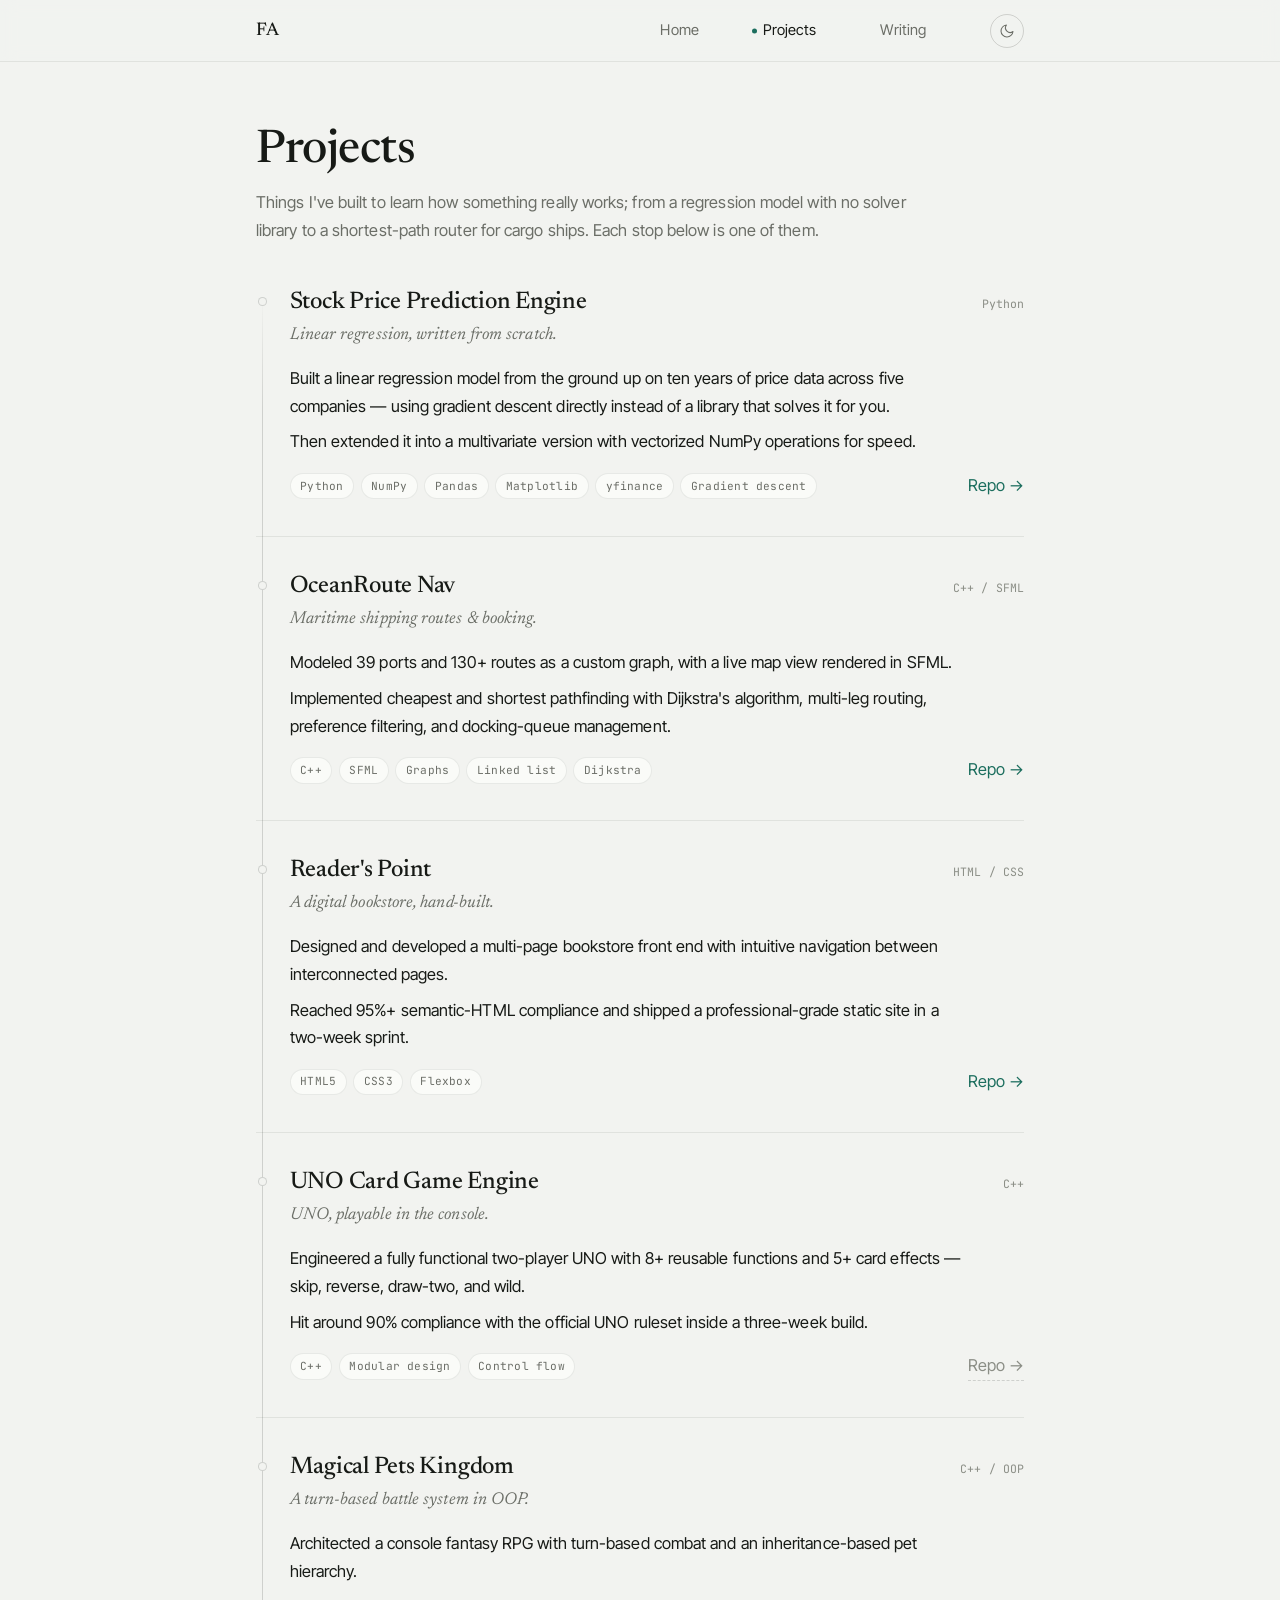
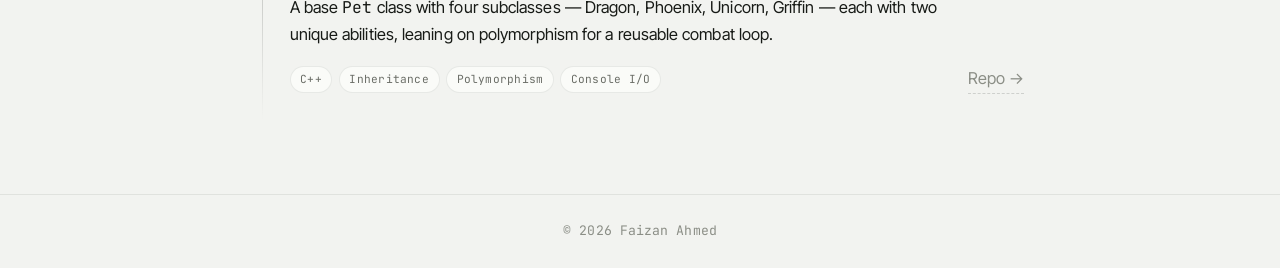
==== projects.html @ 6a46180e "Portfolio website" ====
<!doctype html>
<html lang="en" data-theme="light">
  <head>
    <meta charset="UTF-8" />
    <meta name="viewport" content="width=device-width, initial-scale=1" />
    <title>Projects — Faizan Ahmed</title>
    <meta
      name="description"
      content="Selected projects by Faizan Ahmed: machine learning from scratch, C++ systems, and web."
    />

    <script>
      (function () {
        try {
          var t = localStorage.getItem("theme");
          if (!t)
            t = matchMedia("(prefers-color-scheme: dark)").matches
              ? "dark"
              : "light";
          document.documentElement.setAttribute("data-theme", t);
        } catch (e) {}
      })();
    </script>

    <link rel="preconnect" href="https://fonts.googleapis.com" />
    <link rel="preconnect" href="https://fonts.gstatic.com" crossorigin />
    <link
      href="https://fonts.googleapis.com/css2?family=Inter+Tight:ital,wght@0,400;0,500;0,600;1,400&family=JetBrains+Mono:wght@400;500&family=Newsreader:ital,opsz,wght@0,6..72,300;0,6..72,400;0,6..72,500;1,6..72,300;1,6..72,400&display=swap"
      rel="stylesheet"
    />

    <link rel="stylesheet" href="style.css" />
    <link rel="stylesheet" href="projects.css" />
  </head>
  <body>
    <!-- ============ NAV ============ -->
    <header class="nav">
      <div class="nav__inner">
        <a class="nav__brand" href="index.html">FA</a>
        <nav class="nav__links" aria-label="Primary">
          <a class="nav__link" href="index.html">Home</a>
          <a class="nav__link" href="projects.html" aria-current="page"
            >Projects</a
          >
          <a class="nav__link" href="writings.html">Writing</a>
          <button class="toggle" type="button" aria-label="Switch to dark mode">
            <svg
              class="icon-moon"
              viewBox="0 0 24 24"
              fill="none"
              stroke="currentColor"
              stroke-width="1.6"
              stroke-linecap="round"
              stroke-linejoin="round"
            >
              <path d="M21 12.8A9 9 0 1 1 11.2 3a7 7 0 0 0 9.8 9.8z" />
            </svg>
            <svg
              class="icon-sun"
              viewBox="0 0 24 24"
              fill="none"
              stroke="currentColor"
              stroke-width="1.6"
              stroke-linecap="round"
              stroke-linejoin="round"
            >
              <circle cx="12" cy="12" r="4" />
              <path
                d="M12 2v2M12 20v2M4.9 4.9l1.4 1.4M17.7 17.7l1.4 1.4M2 12h2M20 12h2M4.9 19.1l1.4-1.4M17.7 6.3l1.4-1.4"
              />
            </svg>
          </button>
        </nav>
      </div>
    </header>

    <!-- ============ MAIN ============ -->
    <main class="site">
      <div class="wrap">
        <header class="page-head reveal">
          <h1>Projects</h1>
          <p>
            Things I've built to learn how something really works; from a
            regression model with no solver library to a shortest-path router
            for cargo ships. Each stop below is one of them.
          </p>
        </header>

        <!-- projects laid out as stops on the route rail -->
        <div class="projects trail">
          <!-- 1 -->
          <article class="project node reveal">
            <div class="project__head">
              <h2 class="project__title serif">
                Stock Price Prediction Engine
              </h2>
              <span class="project__year">Python</span>
            </div>
            <p class="project__lede">
              Linear regression, written from scratch.
            </p>
            <div class="project__desc">
              <p>
                Built a linear regression model from the ground up on ten years
                of price data across five companies — using gradient descent
                directly instead of a library that solves it for you.
              </p>
              <p>
                Then extended it into a multivariate version with vectorized
                NumPy operations for speed.
              </p>
            </div>
            <div class="project__meta">
              <ul class="tags">
                <li>Python</li>
                <li>NumPy</li>
                <li>Pandas</li>
                <li>Matplotlib</li>
                <li>yfinance</li>
                <li>Gradient descent</li>
              </ul>
              <div class="project__links">
                <!-- TODO: add link -->
                <a
                  href="https://github.com/faizan-105/Stock-price-prediction"
                  target="_blank"
                  >Repo &rarr;</a
                >
              </div>
            </div>
          </article>

          <!-- 2 -->
          <article class="project node reveal">
            <div class="project__head">
              <h2 class="project__title serif">OceanRoute Nav</h2>
              <span class="project__year">C++ / SFML</span>
            </div>
            <p class="project__lede">Maritime shipping routes &amp; booking.</p>
            <div class="project__desc">
              <p>
                Modeled 39 ports and 130+ routes as a custom graph, with a live
                map view rendered in SFML.
              </p>
              <p>
                Implemented cheapest and shortest pathfinding with Dijkstra's
                algorithm, multi-leg routing, preference filtering, and
                docking-queue management.
              </p>
            </div>
            <div class="project__meta">
              <ul class="tags">
                <li>C++</li>
                <li>SFML</li>
                <li>Graphs</li>
                <li>Linked list</li>
                <li>Dijkstra</li>
              </ul>
              <div class="project__links">
                <!-- TODO: add link -->
                <a
                  href="https://github.com/faizan-105/Ports_Navigation_System"
                  target="_blank"
                  >Repo &rarr;</a
                >
              </div>
            </div>
          </article>

          <!-- 3 -->
          <article class="project node reveal">
            <div class="project__head">
              <h2 class="project__title serif">Reader's Point</h2>
              <span class="project__year">HTML / CSS</span>
            </div>
            <p class="project__lede">A digital bookstore, hand-built.</p>
            <div class="project__desc">
              <p>
                Designed and developed a multi-page bookstore front end with
                intuitive navigation between interconnected pages.
              </p>
              <p>
                Reached 95%+ semantic-HTML compliance and shipped a
                professional-grade static site in a two-week sprint.
              </p>
            </div>
            <div class="project__meta">
              <ul class="tags">
                <li>HTML5</li>
                <li>CSS3</li>
                <li>Flexbox</li>
              </ul>
              <div class="project__links">
                <!-- TODO: add link -->
                <a
                  href="https://github.com/faizan-105/Book_store_website_responsive"
                  target="_blank"
                  >Repo &rarr;</a
                >
              </div>
            </div>
          </article>

          <!-- 4 -->
          <article class="project node reveal">
            <div class="project__head">
              <h2 class="project__title serif">UNO Card Game Engine</h2>
              <span class="project__year">C++</span>
            </div>
            <p class="project__lede">UNO, playable in the console.</p>
            <div class="project__desc">
              <p>
                Engineered a fully functional two-player UNO with 8+ reusable
                functions and 5+ card effects — skip, reverse, draw-two, and
                wild.
              </p>
              <p>
                Hit around 90% compliance with the official UNO ruleset inside a
                three-week build.
              </p>
            </div>
            <div class="project__meta">
              <ul class="tags">
                <li>C++</li>
                <li>Modular design</li>
                <li>Control flow</li>
              </ul>
              <div class="project__links">
                <!-- TODO: add link -->
                <a href="#">Repo &rarr;</a>
              </div>
            </div>
          </article>

          <!-- 5 -->
          <article class="project node reveal">
            <div class="project__head">
              <h2 class="project__title serif">Magical Pets Kingdom</h2>
              <span class="project__year">C++ / OOP</span>
            </div>
            <p class="project__lede">A turn-based battle system in OOP.</p>
            <div class="project__desc">
              <p>
                Architected a console fantasy RPG with turn-based combat and an
                inheritance-based pet hierarchy.
              </p>
              <p>
                A base <span class="mono">Pet</span> class with four subclasses
                — Dragon, Phoenix, Unicorn, Griffin — each with two unique
                abilities, leaning on polymorphism for a reusable combat loop.
              </p>
            </div>
            <div class="project__meta">
              <ul class="tags">
                <li>C++</li>
                <li>Inheritance</li>
                <li>Polymorphism</li>
                <li>Console I/O</li>
              </ul>
              <div class="project__links">
                <!-- TODO: add link -->
                <a href="#">Repo &rarr;</a>
              </div>
            </div>
          </article>
        </div>
        <!-- /.projects -->
      </div>
    </main>

    <!-- ============ FOOTER ============ -->
    <footer class="foot">
      <div class="foot__inner">
        <span class="mono">© 2026 Faizan Ahmed</span>
      </div>
    </footer>

    <script src="script.js"></script>
  </body>
</html>
---- style.css ----
/* ============================================================
   style.css — shared base for every page
   Theme, typography, navigation, footer, and the "route rail"
   signature (the faint line + node dots down the left side).
   Page-specific layout lives in home.css / projects.css /
   writings.css.
   ============================================================ */

/* ---- Theme tokens -------------------------------------------------- */
:root {
  --bg:          #f2f3f0;   /* cool paper, not cream */
  --surface:     #fafbf8;
  --ink:         #171a16;
  --muted:       #6b6e67;
  --faint:       #8b8e86;

  /* dividers kept intentionally transparent */
  --line:        rgba(23, 26, 22, 0.08);
  --line-strong: rgba(23, 26, 22, 0.16);

  --accent:      #1c6e5e;   /* deep pine-teal — routes & trails */
  --accent-soft: rgba(28, 110, 94, 0.12);

  --measure: 42rem;         /* comfortable reading width */
  --pad: clamp(1.25rem, 5vw, 3rem);
}

html[data-theme="dark"] {
  --bg:          #14171a;   /* cool near-black */
  --surface:     #1b1f22;
  --ink:         #e9ebe7;
  --muted:       #9ba099;
  --faint:       #767b74;

  --line:        rgba(233, 235, 231, 0.09);
  --line-strong: rgba(233, 235, 231, 0.18);

  --accent:      #45bda3;
  --accent-soft: rgba(69, 189, 163, 0.14);
}

/* ---- Reset -------------------------------------------------------- */
*, *::before, *::after { box-sizing: border-box; }
* { margin: 0; }

html { -webkit-text-size-adjust: 100%; scroll-behavior: smooth; }

body {
  background: var(--bg);
  color: var(--ink);
  font-family: "Inter Tight", system-ui, -apple-system, sans-serif;
  font-size: 1.02rem;
  line-height: 1.7;
  letter-spacing: 0.005em;
  -webkit-font-smoothing: antialiased;
  text-rendering: optimizeLegibility;
  min-height: 100vh;
  display: flex;
  flex-direction: column;
  transition: background 0.35s ease, color 0.35s ease;
}

img { max-width: 100%; display: block; }

a {
  color: var(--accent);
  text-decoration: none;
  text-underline-offset: 3px;
  transition: color 0.2s ease;
}
a:hover { text-decoration: underline; }

:focus-visible {
  outline: 2px solid var(--accent);
  outline-offset: 3px;
  border-radius: 2px;
}

/* ---- Type roles --------------------------------------------------- */
.serif { font-family: "Newsreader", Georgia, serif; }
.mono  { font-family: "JetBrains Mono", ui-monospace, monospace; }

.eyebrow {
  font-family: "JetBrains Mono", ui-monospace, monospace;
  font-size: 1rem;
  letter-spacing: 0.16em;
  text-transform: uppercase;
  color: var(--faint);
}

h1, h2, h3 {
  font-family: "Newsreader", Georgia, serif;
  font-weight: 500;
  line-height: 1.12;
  letter-spacing: -0.01em;
}

/* ---- Layout shell ------------------------------------------------- */
.wrap {
  width: 100%;
  max-width: 54rem;
  margin: 0 auto;
  padding: 0 var(--pad);
}

.site {
  flex: 1 0 auto;
  padding: clamp(2rem, 6vw, 4rem) 0 4rem;
}

/* ---- Top navigation ---------------------------------------------- */
.nav {
  position: sticky;
  top: 0;
  z-index: 10;
  background: color-mix(in srgb, var(--bg) 86%, transparent);
  backdrop-filter: saturate(1.2) blur(8px);
  border-bottom: 1px solid var(--line);
}
.nav__inner {
  max-width: 54rem;
  margin: 0 auto;
  padding: 0.85rem var(--pad);
  display: flex;
  align-items: center;
  gap: 1.5rem;
}
.nav__brand {
  font-family: "Newsreader", Georgia, serif;
  font-size: 1.15rem;
  font-weight: 500;
  color: var(--ink);
  letter-spacing: -0.01em;
}
.nav__brand:hover { text-decoration: none; color: var(--accent); }

.nav__links {
  display: flex;
  gap: 4rem;
  margin-left: auto;
  align-items: center;
}
.nav__link {
  color: var(--muted);
  font-size: 0.92rem;
  position: relative;
  padding: 0.2rem 0;
}
.nav__link:hover { color: var(--ink); text-decoration: none; }
.nav__link[aria-current="page"] {
  color: var(--ink);
}
.nav__link[aria-current="page"]::before {
  content: "";
  position: absolute;
  left: -0.7rem;
  top: 50%;
  width: 5px;
  height: 5px;
  border-radius: 50%;
  background: var(--accent);
  transform: translateY(-50%);
}

/* theme toggle */
.toggle {
  appearance: none;
  border: 1px solid var(--line-strong);
  background: transparent;
  color: var(--muted);
  width: 34px;
  height: 34px;
  border-radius: 50%;
  display: grid;
  place-items: center;
  cursor: pointer;
  transition: color 0.2s ease, border-color 0.2s ease, transform 0.2s ease;
}
.toggle:hover { color: var(--ink); border-color: var(--accent); transform: rotate(-18deg); }
.toggle svg { width: 16px; height: 16px; }
.toggle .icon-sun  { display: none; }
html[data-theme="dark"] .toggle .icon-moon { display: none; }
html[data-theme="dark"] .toggle .icon-sun  { display: block; }

/* ---- The route rail (signature element) --------------------------- */
/* A faint vertical line with node dots marking each stop. */
.trail { position: relative; }
.trail::before {
  content: "";
  position: absolute;
  left: 6px;
  top: 0.6rem;
  bottom: 0.6rem;
  width: 1px;
  background: linear-gradient(
    to bottom,
    transparent,
    var(--line-strong) 8%,
    var(--line-strong) 92%,
    transparent
  );
}

.node {
  position: relative;
  padding-left: 2.1rem;
}
.node::before {
  content: "";
  position: absolute;
  left: 2px;
  top: 0.5em;
  width: 9px;
  height: 9px;
  border-radius: 50%;
  background: var(--bg);
  border: 1.5px solid var(--line-strong);
  transition: background 0.25s ease, border-color 0.25s ease, box-shadow 0.25s ease;
}
.node:hover::before,
.node:focus-within::before {
  background: var(--accent);
  border-color: var(--accent);
  box-shadow: 0 0 0 4px var(--accent-soft);
}

/* ---- Tag chips ---------------------------------------------------- */
.tags {
  list-style: none;
  padding: 0;
  display: flex;
  flex-wrap: wrap;
  gap: 0.4rem;
}
.tags li {
  font-family: "JetBrains Mono", ui-monospace, monospace;
  font-size: 0.7rem;
  letter-spacing: 0.02em;
  color: var(--muted);
  border: 1px solid var(--line);
  border-radius: 999px;
  padding: 0.18rem 0.6rem;
  background: var(--surface);
}

/* ---- Link rows (used for writing + inline lists) ------------------ */
.rows { list-style: none; padding: 0; }
.row {
  display: flex;
  align-items: baseline;
  gap: 1rem;
  padding: 0.85rem 0;
  border-bottom: 1px solid var(--line);
}
.row__date {
  font-family: "JetBrains Mono", ui-monospace, monospace;
  font-size: 0.72rem;
  color: var(--faint);
  flex: 0 0 auto;
  min-width: 6.5rem;
}
.row__title { color: var(--ink); font-size: 1.02rem; }
 .row span {color: var(--muted) }
.row a.row__title:hover { text-decoration: none; }

/* ---- Buttons / call-to-action links ------------------------------- */
.link-cta {
  display: inline-flex;
  align-items: center;
  gap: 0.4rem;
  font-family: "JetBrains Mono", ui-monospace, monospace;
  font-size: 0.8rem;
  letter-spacing: 0.02em;
}
.link-cta .arrow { transition: transform 0.2s ease; }
.link-cta:hover { text-decoration: none; }
.link-cta:hover .arrow { transform: translateX(3px); }

/* placeholder markers you can find + replace later */
.todo {
  font-family: "JetBrains Mono", ui-monospace, monospace;
  font-size: 0.7rem;
  color: var(--faint);
  border: 1px dashed var(--line-strong);
  border-radius: 6px;
  padding: 0.1rem 0.45rem;
}

/* ---- Footer ------------------------------------------------------- */
.foot {
  flex-shrink: 0;
  border-top: 1px solid var(--line);
  padding: 1.6rem 0;
  color: var(--muted);
  font-size: 0.82rem;
}
.foot__inner {
  max-width: 54rem;
  margin: 0 auto;
  padding: 0 var(--pad);
  display: flex;
  flex-wrap: wrap;
  gap: 0.5rem 1.5rem;
  align-items: center;
  justify-content: center;
}
.foot__inner .mono { color: var(--faint); }
.foot a { color: var(--muted); }
.foot a:hover { color: var(--accent); }

/* ---- Entrance motion --------------------------------------------- */
.reveal {
  opacity: 0;
  transform: translateY(14px);
}
.reveal.in {
  opacity: 1;
  transform: none;
  transition: opacity 0.6s ease, transform 0.6s ease;
}

@media (prefers-reduced-motion: reduce) {
  * { scroll-behavior: auto !important; }
  .reveal { opacity: 1; transform: none; transition: none; }
  .toggle:hover { transform: none; }
}

/* ---- Small screens ------------------------------------------------ */
@media (max-width: 560px) {
  .nav__inner { gap: 1rem; }
  .nav__links { gap: 0.85rem; }
  .nav__link { font-size: 0.86rem; }
  .row { flex-direction: column; gap: 0.2rem; }
  .row__date { min-width: 0; }
  .node { padding-left: 1.7rem; }
}
---- projects.css ----
/* ============================================================
   projects.css — styles unique to the projects page
   Each project is a "stop" on the route rail.
   ============================================================ */

.page-head { margin-bottom: 2.75rem; max-width: var(--measure); }
.page-head .eyebrow { display: block; margin-bottom: 0.9rem; }
.page-head h1 {
  font-size: clamp(2rem, 5vw, 2.9rem);
  margin-bottom: 0.7rem;
}
.page-head p { color: var(--muted); max-width: var(--measure); }

.projects { margin-top: 1rem; }

.project {
  padding-bottom: 2.25rem;
  margin-bottom: 2.25rem;
  border-bottom: 1px solid var(--line);
}
.project:last-child { border-bottom: 0; margin-bottom: 0; }

.project__head {
  display: flex;
  flex-wrap: wrap;
  align-items: baseline;
  justify-content: space-between;
  gap: 0.4rem 1rem;
  margin-bottom: 0.35rem;
}
.project__title {
  font-size: 1.5rem;
  letter-spacing: -0.01em;
}
.project__year {
  font-family: "JetBrains Mono", ui-monospace, monospace;
  font-size: 0.72rem;
  color: var(--faint);
}

.project__lede {
  font-family: "Newsreader", Georgia, serif;
  font-style: italic;
  font-size: 1.08rem;
  color: var(--muted);
  margin-bottom: 0.9rem;
}

.project__desc {
  color: var(--ink);
  max-width: var(--measure);
  margin-bottom: 1rem;
}
.project__desc p + p { margin-top: 0.5rem; }

.project__meta {
  display: flex;
  flex-wrap: wrap;
  align-items: center;
  justify-content: space-between;
  gap: 0.9rem 1rem;
  margin-top: 1rem;
}

/* link row — leave href empty / "#" and fill in later */
.project__links {
  display: flex;
  gap: 1.1rem;
  align-items: center;
}
.project__links a[href="#"],
.project__links a:not([href]) {
  color: var(--faint);
  cursor: default;
  border-bottom: 1px dashed var(--line-strong);
}
.project__links a[href="#"]:hover { text-decoration: none; }

@media (max-width: 560px) {
  .project__title { font-size: 1.3rem; }
}
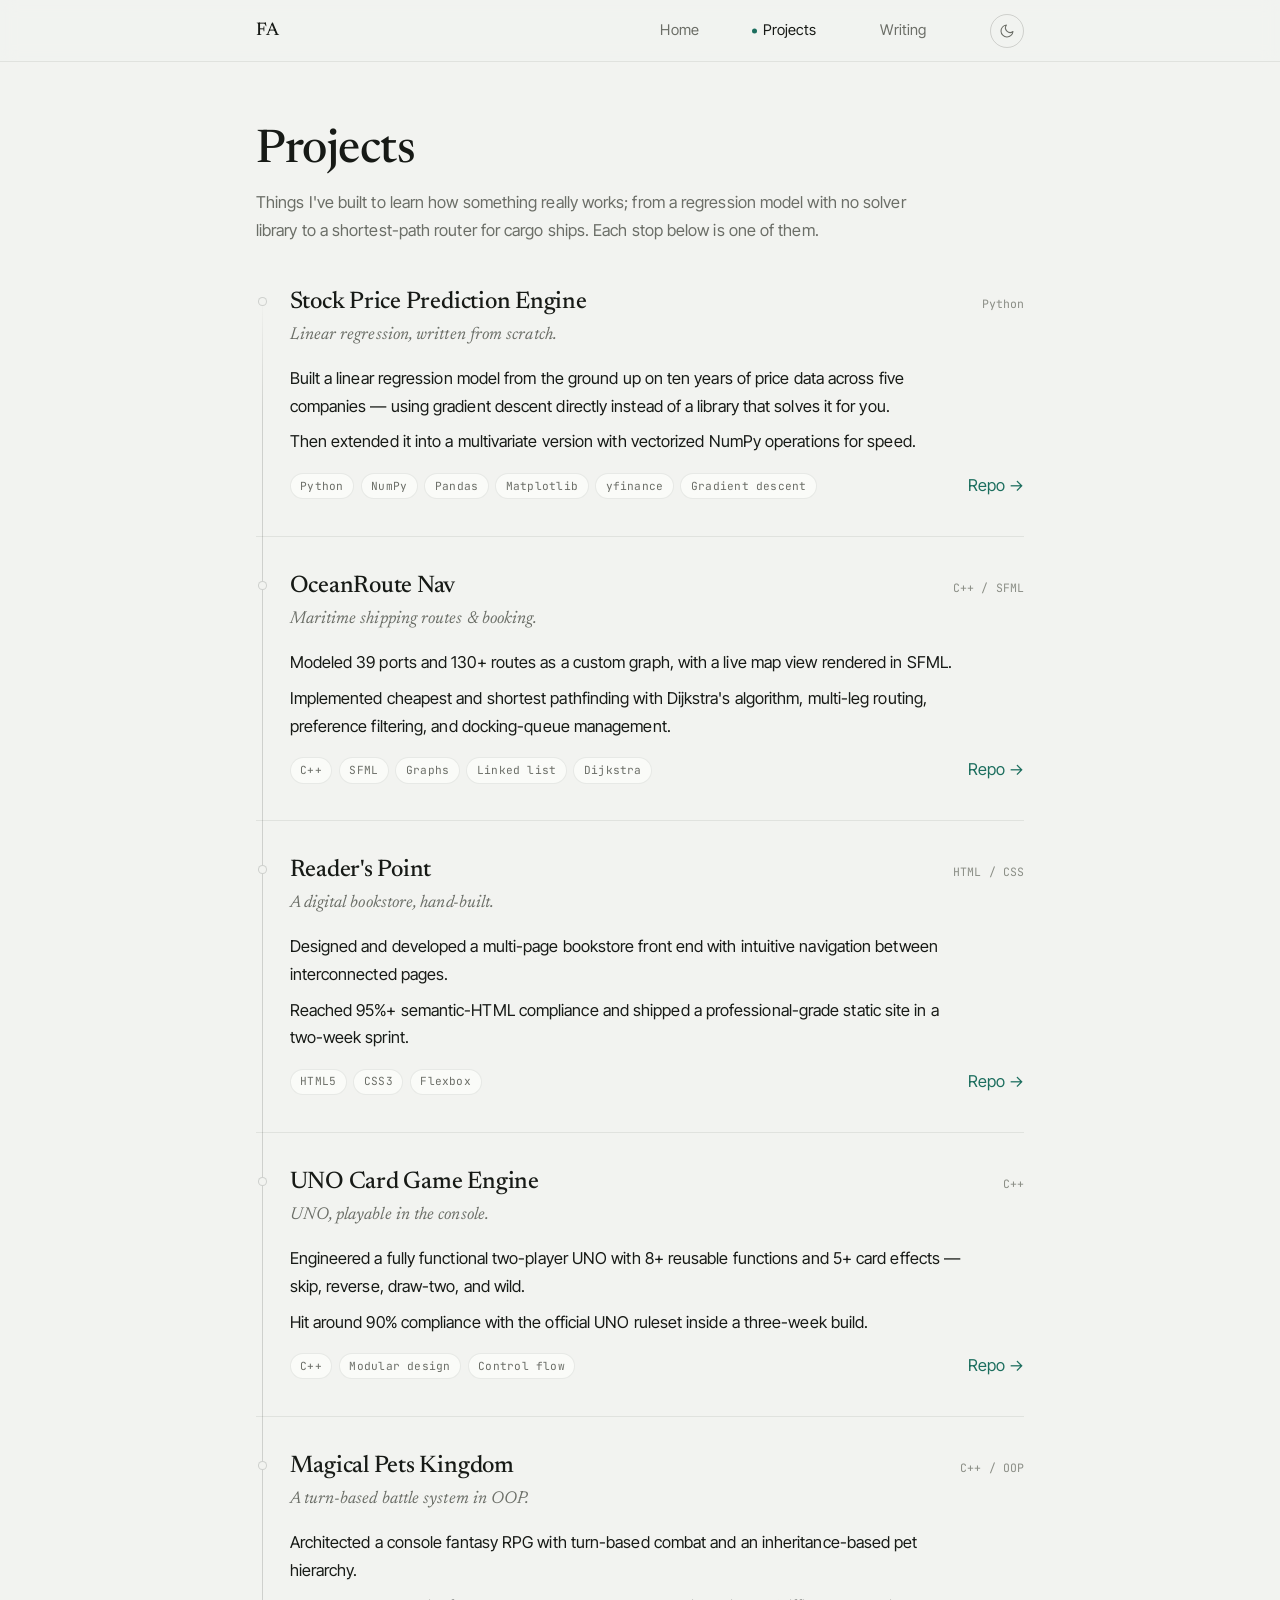
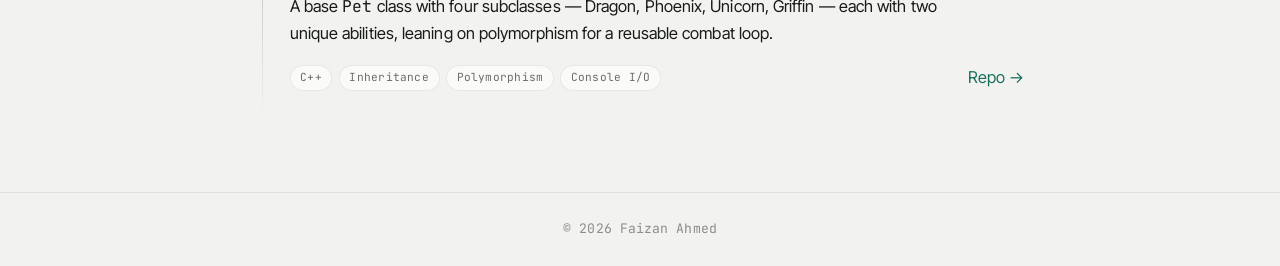
==== commit 484e5f1b: "Added links" ====
--- a/projects.html
+++ b/projects.html
@@ -227,7 +227,7 @@
               </ul>
               <div class="project__links">
                 <!-- TODO: add link -->
-                <a href="#">Repo &rarr;</a>
+                <a href="https://github.com/faizan-105/Uno-Game">Repo &rarr;</a>
               </div>
             </div>
           </article>
@@ -259,7 +259,7 @@
               </ul>
               <div class="project__links">
                 <!-- TODO: add link -->
-                <a href="#">Repo &rarr;</a>
+                <a href="https://github.com/faizan-105/Magical-Pets-Kingdom">Repo &rarr;</a>
               </div>
             </div>
           </article>
